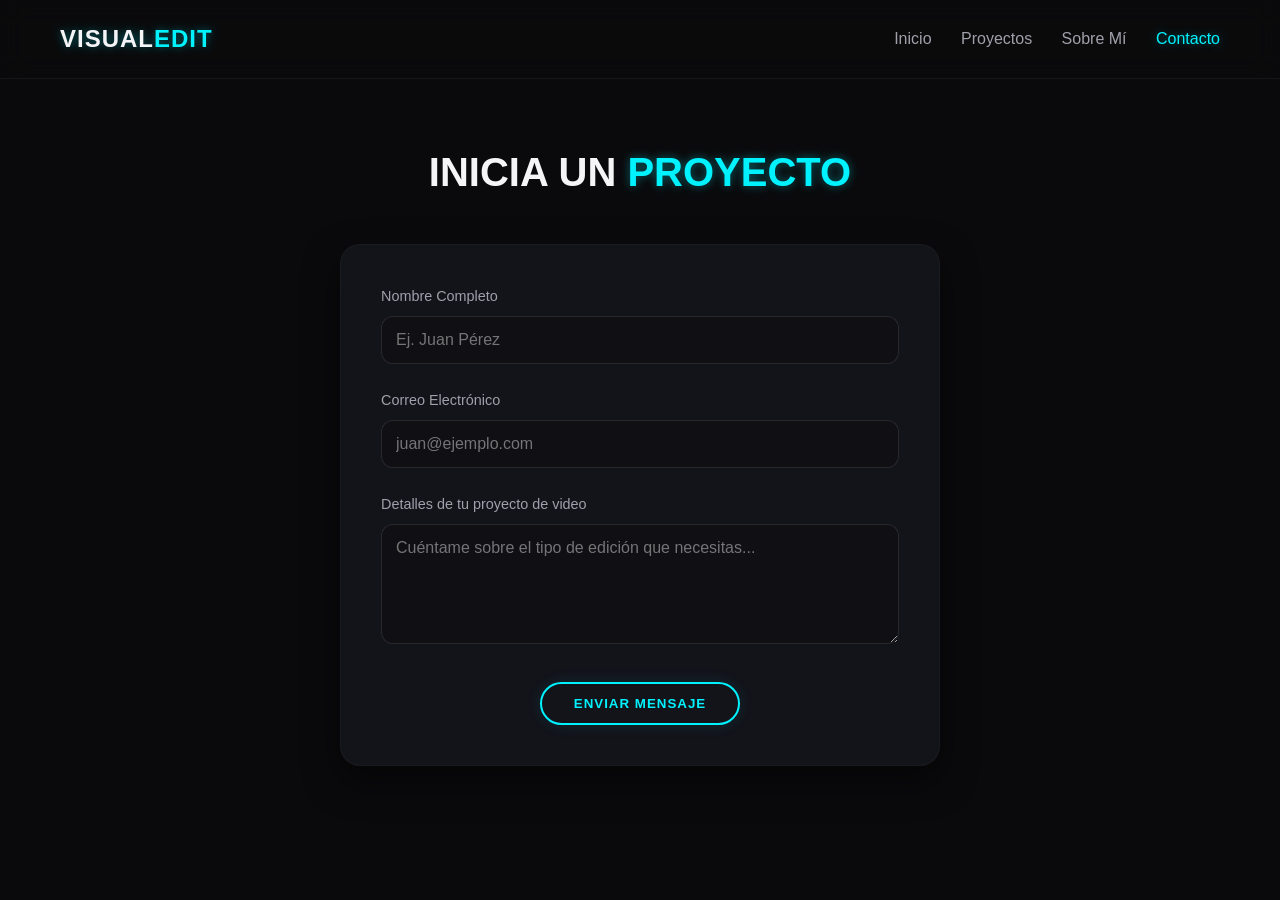
==== contacto.html @ 4dc7a836 "Kieto V1.0" ====
<!DOCTYPE html>
<html lang="es">
<head>
    <meta charset="UTF-8">
    <meta name="viewport" content="width=device-width, initial-scale=1.0">
    <title>Contacto | Mi Portafolio</title>
    <link rel="stylesheet" href="estilos.css">
</head>
<body>

    <header>
        <div class="nav-container">
            <div class="logo">Visual<span>Edit</span></div>
            <nav>
                <a href="index.html">Inicio</a>
                <a href="proyectos.html">Proyectos</a>
                <a href="sobremi.html">Sobre Mí</a>
                <a href="contacto.html" class="active">Contacto</a>
            </nav>
        </div>
    </header>

    <main class="container">
        <h2 class="titulo-seccion">Inicia un <span>Proyecto</span></h2>
        
        <div class="contact-card">
            <form action="#" method="POST">
                <div class="form-group">
                    <label for="nombre">Nombre Completo</label>
                    <input type="text" id="nombre" class="form-control" placeholder="Ej. Juan Pérez" required>
                </div>
                <div class="form-group">
                    <label for="correo">Correo Electrónico</label>
                    <input type="email" id="correo" class="form-control" placeholder="juan@ejemplo.com" required>
                </div>
                <div class="form-group">
                    <label for="mensaje">Detalles de tu proyecto de video</label>
                    <textarea id="mensaje" rows="5" class="form-control" placeholder="Cuéntame sobre el tipo de edición que necesitas..." required></textarea>
                </div>
                <div style="text-align: center; margin-top: 30px;">
                    <button type="submit" class="btn-glow">Enviar Mensaje</button>
                </div>
            </form>
        </div>
    </main>

</body>
</html>
---- estilos.css ----
/* VARIABLES GLOBALES (Colores y Bordes) */
:root {
    --bg-principal: #0a0a0c;
    --bg-tarjeta: #13131a;
    --texto-principal: #f5f5f7;
    --texto-secundario: #a0a0ab;
    --color-neon: #00f2fe; /* Cian brillante */
    --color-neon-alt: #9b51e0; /* Violeta brillante */
    --brillo-neon: rgba(0, 242, 254, 0.4);
    --borde-redondeado-lg: 20px;
    --borde-redondeado-md: 12px;
    --borde-redondeado-btn: 30px;
    --transicion-suave: all 0.3s cubic-bezier(0.25, 0.8, 0.25, 1);
}

/* RESETEO Y CONFIGURACIÓN BÁSICA */
* {
    margin: 0;
    padding: 0;
    box-sizing: border-box;
    font-family: 'Segoe UI', Tahoma, Geneva, Verdana, sans-serif;
}

body {
    background-color: var(--bg-principal);
    color: var(--texto-principal);
    line-height: 1.6;
    padding-top: 80px; /* Espacio para el menú fijo */
}

/* MENÚ DE NAVEGACIÓN COMENTADO */
header {
    background-color: rgba(10, 10, 12, 0.8);
    backdrop-filter: blur(12px);
    border-bottom: 1px solid rgba(255, 255, 255, 0.05);
    position: fixed;
    top: 0;
    width: 100%;
    z-index: 1000;
}

.nav-container {
    max-width: 1200px;
    margin: 0 auto;
    display: flex;
    justify-content: space-between;
    align-items: center;
    padding: 20px;
}

.logo {
    font-size: 1.5rem;
    font-weight: 800;
    letter-spacing: 1px;
    text-transform: uppercase;
    text-shadow: 0 0 10px var(--brillo-neon);
}

.logo span {
    color: var(--color-neon);
}

nav a {
    color: var(--texto-secundario);
    text-decoration: none;
    margin-left: 25px;
    font-weight: 500;
    transition: var(--transicion-suave);
}

nav a:hover, nav a.active {
    color: var(--color-neon);
    text-shadow: 0 0 8px var(--brillo-neon);
}

/* COMPONENTE: BOTONES CON GLOW E INTERACTIVOS */
.btn-glow {
    display: inline-block;
    padding: 12px 32px;
    background: transparent;
    color: var(--color-neon);
    border: 2px solid var(--color-neon);
    border-radius: var(--borde-redondeado-btn);
    font-weight: 600;
    text-decoration: none;
    text-transform: uppercase;
    letter-spacing: 1px;
    box-shadow: 0 0 15px rgba(0, 242, 254, 0.1);
    transition: var(--transicion-suave);
    cursor: pointer;
}

/* Reacción del botón al pasar el cursor (Hover) */
.btn-glow:hover {
    background: var(--color-neon);
    color: #000;
    transform: translateY(-3px) scale(1.03);
    box-shadow: 0 0 25px var(--color-neon), 0 0 10px var(--color-neon-alt);
}

/* DISEÑO DE CONTENEDORES */
.container {
    max-width: 1100px;
    margin: 60px auto;
    padding: 0 20px;
}

.titulo-seccion {
    font-size: 2.5rem;
    text-transform: uppercase;
    margin-bottom: 40px;
    text-align: center;
}

.titulo-seccion span {
    color: var(--color-neon);
    text-shadow: 0 0 10px var(--brillo-neon);
}

/* PÁGINA 1: HERO / INICIO */
.hero-section {
    min-height: calc(100vh - 140px);
    display: flex;
    flex-direction: column;
    justify-content: center;
    align-items: center;
    text-align: center;
    background: radial-gradient(circle at center, rgba(155, 81, 224, 0.1) 0%, transparent 60%);
}

.hero-section h1 {
    font-size: 4rem;
    font-weight: 900;
    line-height: 1.1;
    margin-bottom: 20px;
}

.hero-section p {
    font-size: 1.2rem;
    color: var(--texto-secundario);
    max-width: 600px;
    margin-bottom: 40px;
}

/* PÁGINA 2: GRIDS DE PORTAFOLIO / PROYECTOS */
.portfolio-grid {
    display: grid;
    grid-template-columns: repeat(auto-fit, minmax(320px, 1fr));
    gap: 30px;
}

.video-card {
    background-color: var(--bg-tarjeta);
    border-radius: var(--borde-redondeado-lg);
    border: 1px solid rgba(255, 255, 255, 0.03);
    overflow: hidden;
    box-shadow: 0 10px 30px rgba(0,0,0,0.5);
    transition: var(--transicion-suave);
}

/* Efecto glow y elevación en las tarjetas al hacer hover */
.video-card:hover {
    transform: translateY(-5px);
    border-color: var(--color-neon);
    box-shadow: 0 0 25px rgba(0, 242, 254, 0.2), 0 15px 35px rgba(0,0,0,0.7);
}

.video-thumbnail {
    width: 100%;
    aspect-ratio: 16/9;
    background-color: #000;
    position: relative;
    overflow: hidden;
}

.video-thumbnail img {
    width: 100%;
    height: 100%;
    object-fit: cover;
    transition: var(--transicion-suave);
}

.video-card:hover .video-thumbnail img {
    transform: scale(1.05);
    opacity: 0.7;
}

.video-info {
    padding: 25px;
}

.video-info h3 {
    font-size: 1.3rem;
    margin-bottom: 8px;
}

.video-info p {
    color: var(--texto-secundario);
    font-size: 0.95rem;
    margin-bottom: 15px;
}

.tag {
    display: inline-block;
    padding: 4px 12px;
    background-color: rgba(255, 255, 255, 0.05);
    color: var(--color-neon);
    border-radius: var(--borde-redondeado-md);
    font-size: 0.8rem;
    font-weight: 600;
}

/* PÁGINA 3: SOBRE MÍ */
.about-wrapper {
    display: grid;
    grid-template-columns: repeat(auto-fit, minmax(300px, 1fr));
    gap: 50px;
    align-items: center;
}

.about-text p {
    margin-bottom: 20px;
    color: var(--texto-secundario);
}

.skills-container {
    background-color: var(--bg-tarjeta);
    padding: 30px;
    border-radius: var(--borde-redondeado-lg);
    border: 1px solid rgba(255, 255, 255, 0.03);
}

.skill-bar {
    margin-bottom: 20px;
}

.skill-info {
    display: flex;
    justify-content: space-between;
    margin-bottom: 8px;
    font-size: 0.9rem;
}

.bar-bg {
    background-color: rgba(255,255,255,0.05);
    height: 8px;
    border-radius: var(--borde-redondeado-md);
    overflow: hidden;
}

.bar-fill {
    height: 100%;
    background: linear-gradient(90deg, var(--color-neon-alt), var(--color-neon));
    border-radius: var(--borde-redondeado-md);
    box-shadow: 0 0 10px var(--color-neon);
}

/* PÁGINA 4: CONTACTO */
.contact-card {
    max-width: 600px;
    margin: 0 auto;
    background-color: var(--bg-tarjeta);
    border-radius: var(--borde-redondeado-lg);
    border: 1px solid rgba(255, 255, 255, 0.03);
    padding: 40px;
    box-shadow: 0 15px 35px rgba(0,0,0,0.5);
}

.form-group {
    margin-bottom: 25px;
}

.form-group label {
    display: block;
    margin-bottom: 8px;
    font-size: 0.9rem;
    color: var(--texto-secundario);
}

.form-control {
    width: 100%;
    padding: 14px;
    background-color: rgba(0,0,0,0.2);
    border: 1px solid rgba(255,255,255,0.1);
    border-radius: var(--borde-redondeado-md);
    color: #fff;
    font-size: 1rem;
    transition: var(--transicion-suave);
}

.form-control:focus {
    outline: none;
    border-color: var(--color-neon);
    box-shadow: 0 0 12px rgba(0, 242, 254, 0.3);
}

/* RESPONSIVO */
@media (max-width: 768px) {
    .nav-container { flex-direction: column; gap: 15px; }
    nav a { margin: 0 10px; }
    .hero-section h1 { font-size: 2.5rem; }
}
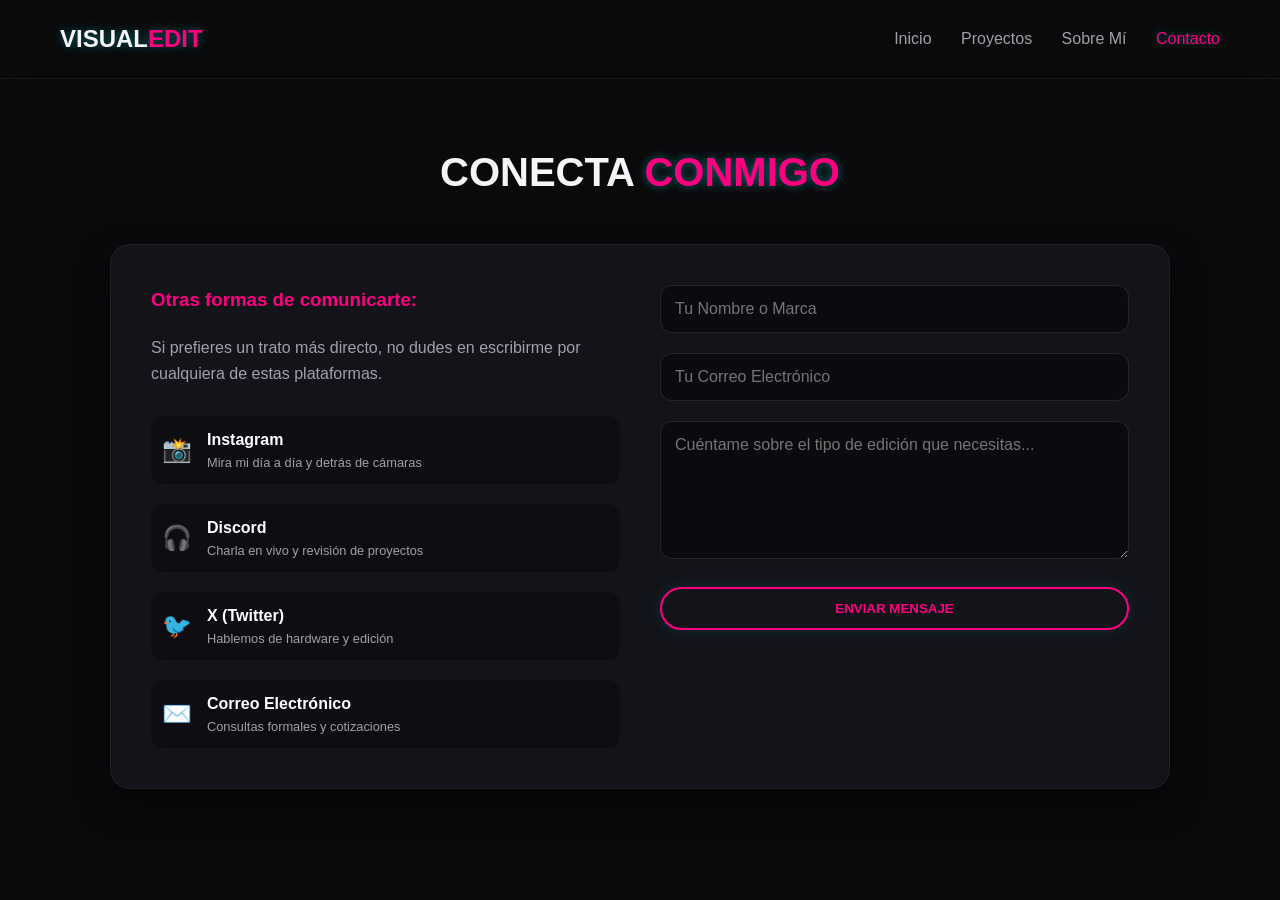
==== commit b5c10397: "V1.1" ====
--- a/contacto.html
+++ b/contacto.html
@@ -4,7 +4,7 @@
     <meta charset="UTF-8">
     <meta name="viewport" content="width=device-width, initial-scale=1.0">
     <title>Contacto | Mi Portafolio</title>
-    <link rel="stylesheet" href="estilos.css">
+    <link rel="stylesheet" href="style.css">
 </head>
 <body>
 
@@ -21,26 +21,68 @@
     </header>
 
     <main class="container">
-        <h2 class="titulo-seccion">Inicia un <span>Proyecto</span></h2>
+        <h2 class="titulo-seccion">Conecta <span>Conmigo</span></h2>
         
-        <div class="contact-card">
-            <form action="#" method="POST">
-                <div class="form-group">
-                    <label for="nombre">Nombre Completo</label>
-                    <input type="text" id="nombre" class="form-control" placeholder="Ej. Juan Pérez" required>
+        <div class="contacto-wrapper">
+            
+            <!-- Lado Izquierdo: Redes Sociales -->
+            <div class="contacto-info">
+                <h3>Otras formas de comunicarte:</h3>
+                <p>Si prefieres un trato más directo, no dudes en escribirme por cualquiera de estas plataformas.</p>
+                
+                <div class="redes-lista">
+                    <!-- Instagram -->
+                    <a href="#" class="red-item">
+                        <div class="red-icon">📸</div>
+                        <div class="red-texto">
+                            <strong>Instagram</strong>
+                            <span>Mira mi día a día y detrás de cámaras</span>
+                        </div>
+                    </a>
+                    <!-- Discord -->
+                    <a href="#" class="red-item">
+                        <div class="red-icon">🎧</div>
+                        <div class="red-texto">
+                            <strong>Discord</strong>
+                            <span>Charla en vivo y revisión de proyectos</span>
+                        </div>
+                    </a>
+                    <!-- X (Twitter) -->
+                    <a href="#" class="red-item">
+                        <div class="red-icon">🐦</div>
+                        <div class="red-texto">
+                            <strong>X (Twitter)</strong>
+                            <span>Hablemos de hardware y edición</span>
+                        </div>
+                    </a>
+                    <!-- Correo Directo -->
+                    <a href="mailto:tu-correo@ejemplo.com" class="red-item">
+                        <div class="red-icon">✉️</div>
+                        <div class="red-texto">
+                            <strong>Correo Electrónico</strong>
+                            <span>Consultas formales y cotizaciones</span>
+                        </div>
+                    </a>
                 </div>
-                <div class="form-group">
-                    <label for="correo">Correo Electrónico</label>
-                    <input type="email" id="correo" class="form-control" placeholder="juan@ejemplo.com" required>
-                </div>
-                <div class="form-group">
-                    <label for="mensaje">Detalles de tu proyecto de video</label>
-                    <textarea id="mensaje" rows="5" class="form-control" placeholder="Cuéntame sobre el tipo de edición que necesitas..." required></textarea>
-                </div>
-                <div style="text-align: center; margin-top: 30px;">
-                    <button type="submit" class="btn-glow">Enviar Mensaje</button>
-                </div>
-            </form>
+            </div>
+
+            <!-- Lado Derecho: Formulario Corregido -->
+            <div class="contacto-formulario">
+                <!-- Se añadió event.preventDefault() para que no colapse ni reinicie la página -->
+                <form onsubmit="event.preventDefault(); alert('¡Mensaje enviado con éxito! Me pondré en contacto contigo muy pronto.'); this.reset();">
+                    <div class="form-group">
+                        <input type="text" class="form-control" placeholder="Tu Nombre o Marca" required>
+                    </div>
+                    <div class="form-group">
+                        <input type="email" class="form-control" placeholder="Tu Correo Electrónico" required>
+                    </div>
+                    <div class="form-group">
+                        <textarea rows="6" class="form-control" placeholder="Cuéntame sobre el tipo de edición que necesitas..." required></textarea>
+                    </div>
+                    <button type="submit" class="btn-glow" style="width: 100%;">Enviar Mensaje</button>
+                </form>
+            </div>
+
         </div>
     </main>
 
--- a/style.css
+++ b/style.css
@@ -0,0 +1,357 @@
+/* VARIABLES GLOBALES */
+:root {
+    --bg-principal: #0a0a0c;
+    --bg-tarjeta: #13131a;
+    --texto-principal: #f5f5f7;
+    --texto-secundario: #a0a0ab;
+    --color-neon: #fe007f; 
+    --color-neon-alt: #9b51e0; 
+    --brillo-neon: rgba(0, 242, 254, 0.4);
+    --borde-redondeado-lg: 20px;
+    --borde-redondeado-md: 12px;
+    --borde-redondeado-btn: 30px;
+    --transicion-suave: all 0.3s cubic-bezier(0.25, 0.8, 0.25, 1);
+}
+
+* {
+    margin: 0;
+    padding: 0;
+    box-sizing: border-box;
+    font-family: 'Segoe UI', Tahoma, Geneva, Verdana, sans-serif;
+}
+
+body {
+    background-color: var(--bg-principal);
+    color: var(--texto-principal);
+    line-height: 1.6;
+    padding-top: 80px; 
+    overflow-x: hidden;
+}
+
+/* MENÚ */
+header {
+    background-color: rgba(10, 10, 12, 0.8);
+    backdrop-filter: blur(12px);
+    border-bottom: 1px solid rgba(255, 255, 255, 0.05);
+    position: fixed;
+    top: 0;
+    width: 100%;
+    z-index: 1000;
+}
+
+.nav-container {
+    max-width: 1200px;
+    margin: 0 auto;
+    display: flex;
+    justify-content: space-between;
+    align-items: center;
+    padding: 20px;
+}
+
+.logo {
+    font-size: 1.5rem;
+    font-weight: 800;
+    text-transform: uppercase;
+    text-shadow: 0 0 10px var(--brillo-neon);
+}
+
+.logo span { color: var(--color-neon); }
+
+nav a {
+    color: var(--texto-secundario);
+    text-decoration: none;
+    margin-left: 25px;
+    font-weight: 500;
+    transition: var(--transicion-suave);
+}
+
+nav a:hover, nav a.active {
+    color: var(--color-neon);
+    text-shadow: 0 0 8px var(--brillo-neon);
+}
+
+.btn-glow {
+    display: inline-block;
+    padding: 12px 32px;
+    background: transparent;
+    color: var(--color-neon);
+    border: 2px solid var(--color-neon);
+    border-radius: var(--borde-redondeado-btn);
+    font-weight: 600;
+    text-decoration: none;
+    text-transform: uppercase;
+    box-shadow: 0 0 15px rgba(0, 242, 254, 0.1);
+    transition: var(--transicion-suave);
+    cursor: pointer;
+}
+
+.btn-glow:hover {
+    background: var(--color-neon);
+    color: #000;
+    transform: translateY(-3px) scale(1.03);
+    box-shadow: 0 0 25px var(--color-neon), 0 0 10px var(--color-neon-alt);
+}
+
+.container {
+    max-width: 1100px;
+    margin: 60px auto;
+    padding: 0 20px;
+}
+
+.titulo-seccion {
+    font-size: 2.5rem;
+    text-transform: uppercase;
+    margin-bottom: 40px;
+    text-align: center;
+}
+
+.titulo-seccion span {
+    color: var(--color-neon);
+    text-shadow: 0 0 10px var(--brillo-neon);
+}
+
+/* HERO CON VIDEO DE FONDO */
+.hero-section {
+    position: relative;
+    min-height: calc(100vh - 80px);
+    display: flex;
+    flex-direction: column;
+    justify-content: center;
+    align-items: center;
+    text-align: center;
+    margin-top: -80px; /* Cubre toda la pantalla */
+    padding-top: 80px;
+}
+
+.hero-video {
+    position: absolute;
+    top: 0;
+    left: 0;
+    width: 100%;
+    height: 100%;
+    object-fit: cover;
+    z-index: -2;
+    opacity: 0.4; /* Oscurece el video para que el texto se lea */
+}
+
+.hero-overlay {
+    position: absolute;
+    top: 0;
+    left: 0;
+    width: 100%;
+    height: 100%;
+    background: radial-gradient(circle at center, rgba(10, 10, 12, 0.2) 0%, var(--bg-principal) 90%);
+    z-index: -1;
+}
+
+.hero-section h1 {
+    font-size: 4rem;
+    font-weight: 900;
+    line-height: 1.1;
+    margin-bottom: 20px;
+    z-index: 1;
+}
+
+.hero-section p {
+    font-size: 1.2rem;
+    color: #e0e0e0;
+    max-width: 600px;
+    margin-bottom: 40px;
+    z-index: 1;
+}
+
+/* CARRUSEL DE TESTIMONIOS (Animación Infinita) */
+.carousel-wrapper {
+    width: 100vw;
+    position: relative;
+    left: 50%;
+    right: 50%;
+    margin-left: -50vw;
+    margin-right: -50vw;
+    overflow: hidden;
+    background-color: var(--bg-tarjeta);
+    padding: 40px 0;
+    border-top: 1px solid rgba(255,255,255,0.05);
+    border-bottom: 1px solid rgba(255,255,255,0.05);
+    margin-bottom: 60px;
+}
+
+.carousel-track {
+    display: flex;
+    gap: 30px;
+    width: max-content;
+    animation: scrollCarousel 30s linear infinite;
+}
+
+/* Al pasar el cursor, el carrusel se pausa */
+.carousel-track:hover {
+    animation-play-state: paused;
+}
+
+.testimonio-card {
+    width: 320px;
+    background-color: rgba(0,0,0,0.4);
+    border: 1px solid rgba(255,255,255,0.05);
+    border-radius: var(--borde-redondeado-lg);
+    padding: 25px;
+    display: flex;
+    flex-direction: column;
+    gap: 15px;
+}
+
+.perfil-testimonio {
+    display: flex;
+    align-items: center;
+    gap: 15px;
+}
+
+.perfil-testimonio img {
+    width: 50px;
+    height: 50px;
+    border-radius: 50%;
+    object-fit: cover;
+    border: 2px solid var(--color-neon);
+}
+
+.perfil-info h4 { font-size: 1rem; color: #fff; }
+.perfil-info span { font-size: 0.8rem; color: var(--color-neon-alt); }
+.comentario { font-size: 0.9rem; color: var(--texto-secundario); font-style: italic; }
+
+@keyframes scrollCarousel {
+    0% { transform: translateX(0); }
+    100% { transform: translateX(calc(-350px * 5)); /* Desplaza la mitad de los elementos duplicados */ }
+}
+
+/* PROYECTOS HORIZONTALES (MÁS PEQUEÑOS) */
+.portfolio-grid-small {
+    display: grid;
+    grid-template-columns: repeat(auto-fit, minmax(240px, 1fr)); /* Tarjetas más pequeñas */
+    gap: 20px;
+    margin-bottom: 80px;
+}
+
+.video-card {
+    background-color: var(--bg-tarjeta);
+    border-radius: var(--borde-redondeado-lg);
+    border: 1px solid rgba(255, 255, 255, 0.03);
+    overflow: hidden;
+    transition: var(--transicion-suave);
+}
+
+.video-card:hover {
+    transform: translateY(-5px);
+    border-color: var(--color-neon);
+    box-shadow: 0 0 20px rgba(0, 242, 254, 0.2);
+}
+
+.video-thumbnail {
+    width: 100%;
+    aspect-ratio: 16/9;
+    background-color: #000;
+    overflow: hidden;
+}
+
+.video-thumbnail img {
+    width: 100%;
+    height: 100%;
+    object-fit: cover;
+    transition: var(--transicion-suave);
+}
+
+.video-info { padding: 15px; }
+.video-info h3 { font-size: 1.1rem; margin-bottom: 5px; }
+
+/* PROYECTOS VERTICALES (SHORTS / TIKTOK) */
+.shorts-grid {
+    display: grid;
+    grid-template-columns: repeat(2, 1fr);
+    gap: 30px;
+    max-width: 700px;
+    margin: 0 auto;
+}
+
+.short-card {
+    background-color: var(--bg-tarjeta);
+    border-radius: var(--borde-redondeado-lg);
+    border: 1px solid rgba(255, 255, 255, 0.05);
+    overflow: hidden;
+    aspect-ratio: 9/16;
+    position: relative;
+    transition: var(--transicion-suave);
+}
+
+.short-card:hover {
+    border-color: var(--color-neon-alt);
+    box-shadow: 0 0 25px rgba(155, 81, 224, 0.3);
+    transform: scale(1.02);
+}
+
+.short-card img {
+    width: 100%;
+    height: 100%;
+    object-fit: cover;
+}
+
+/* NUEVO DISEÑO DE CONTACTO */
+.contacto-wrapper {
+    display: grid;
+    grid-template-columns: 1fr 1fr;
+    gap: 40px;
+    background-color: var(--bg-tarjeta);
+    border-radius: var(--borde-redondeado-lg);
+    border: 1px solid rgba(255, 255, 255, 0.05);
+    padding: 40px;
+    box-shadow: 0 15px 35px rgba(0,0,0,0.5);
+}
+
+.contacto-info h3 { margin-bottom: 20px; color: var(--color-neon); }
+.contacto-info p { margin-bottom: 30px; color: var(--texto-secundario); }
+
+.redes-lista { display: flex; flex-direction: column; gap: 20px; }
+
+.red-item {
+    display: flex;
+    align-items: center;
+    gap: 15px;
+    padding: 10px;
+    background-color: rgba(0,0,0,0.3);
+    border-radius: var(--borde-redondeado-md);
+    border: 1px solid transparent;
+    transition: var(--transicion-suave);
+    text-decoration: none;
+}
+
+.red-item:hover {
+    border-color: var(--color-neon);
+    background-color: rgba(0, 242, 254, 0.05);
+}
+
+.red-icon { font-size: 1.5rem; }
+.red-texto { display: flex; flex-direction: column; }
+.red-texto strong { color: #fff; font-size: 1rem; }
+.red-texto span { color: var(--texto-secundario); font-size: 0.8rem; }
+
+.form-group { margin-bottom: 20px; }
+.form-control {
+    width: 100%;
+    padding: 14px;
+    background-color: rgba(0,0,0,0.4);
+    border: 1px solid rgba(255,255,255,0.1);
+    border-radius: var(--borde-redondeado-md);
+    color: #fff;
+    font-size: 1rem;
+    transition: var(--transicion-suave);
+}
+
+.form-control:focus {
+    outline: none;
+    border-color: var(--color-neon);
+    box-shadow: 0 0 12px rgba(0, 242, 254, 0.3);
+}
+
+@media (max-width: 768px) {
+    .contacto-wrapper { grid-template-columns: 1fr; }
+    .nav-container { flex-direction: column; gap: 15px; }
+    nav a { margin: 0 10px; }
+    .hero-section h1 { font-size: 2.5rem; }
+}
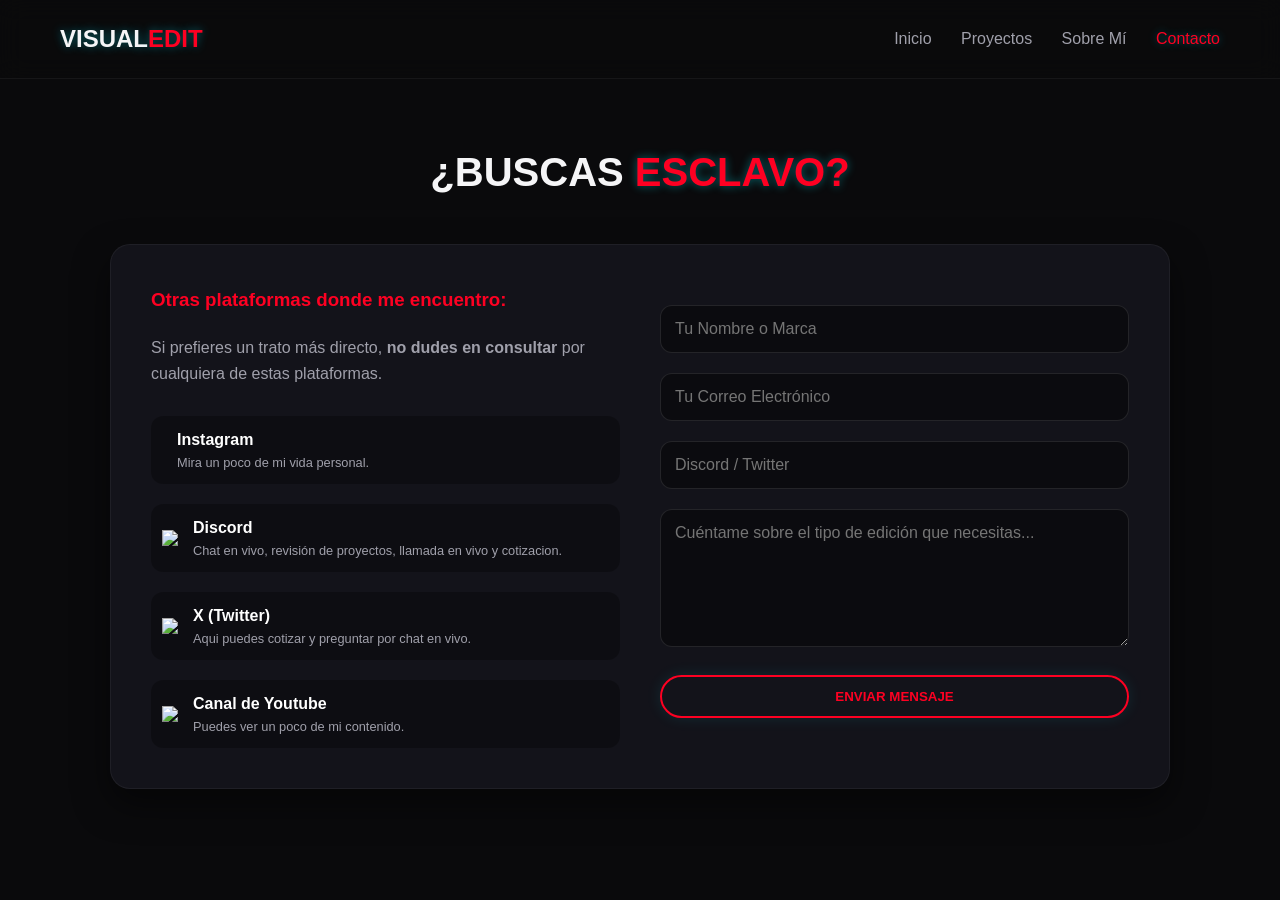
==== commit 1ed49970: "1.3" ====
--- a/contacto.html
+++ b/contacto.html
@@ -21,46 +21,46 @@
     </header>
 
     <main class="container">
-        <h2 class="titulo-seccion">Conecta <span>Conmigo</span></h2>
+        <h2 class="titulo-seccion">¿Buscas <span>esclavo?</span></h2>
         
         <div class="contacto-wrapper">
             
             <!-- Lado Izquierdo: Redes Sociales -->
             <div class="contacto-info">
-                <h3>Otras formas de comunicarte:</h3>
-                <p>Si prefieres un trato más directo, no dudes en escribirme por cualquiera de estas plataformas.</p>
+                <h3>Otras plataformas donde me encuentro:</h3>
+                <p>Si prefieres un trato más directo, <strong>no dudes en consultar</strong> por cualquiera de estas plataformas.</p>
                 
                 <div class="redes-lista">
                     <!-- Instagram -->
-                    <a href="#" class="red-item">
-                        <div class="red-icon">📸</div>
+                    <a href="https://www.instagram.com/keitoo_tq/" class="red-item">
+                        <div class="red-icon"><img src="https://upload.wikimedia.org/wikipedia/commons/thumb/a/a5/Instagram_icon.png/1280px-Instagram_icon.png" width="60" alt=""></div>
                         <div class="red-texto">
                             <strong>Instagram</strong>
-                            <span>Mira mi día a día y detrás de cámaras</span>
+                            <span>Mira un poco de mi vida personal.</span>
                         </div>
                     </a>
                     <!-- Discord -->
-                    <a href="#" class="red-item">
-                        <div class="red-icon">🎧</div>
+                    <a href="https://discord.gg/qmnj5buH" class="red-item">
+                        <div class="red-icon"><img src="https://images.icon-icons.com/2108/PNG/512/discord_icon_130958.png" width="60"></div>
                         <div class="red-texto">
                             <strong>Discord</strong>
-                            <span>Charla en vivo y revisión de proyectos</span>
+                            <span>Chat en vivo, revisión de proyectos, llamada en vivo y cotizacion. </span>
                         </div>
                     </a>
                     <!-- X (Twitter) -->
-                    <a href="#" class="red-item">
-                        <div class="red-icon">🐦</div>
+                    <a href="https://x.com/keitoo__" class="red-item">
+                        <div class="red-icon"> <img src="https://upload.wikimedia.org/wikipedia/commons/thumb/c/cc/X_icon.svg/3840px-X_icon.svg.png" width="60"></div>
                         <div class="red-texto">
                             <strong>X (Twitter)</strong>
-                            <span>Hablemos de hardware y edición</span>
+                            <span>Aqui puedes cotizar y preguntar por chat en vivo.</span>
                         </div>
                     </a>
                     <!-- Correo Directo -->
-                    <a href="mailto:tu-correo@ejemplo.com" class="red-item">
-                        <div class="red-icon">✉️</div>
+                    <a href="https://www.youtube.com/@_Keitoo" class="red-item">
+                        <div class="red-icon"><img src="https://upload.wikimedia.org/wikipedia/commons/e/ef/Youtube_logo.png" width="60"></div>
                         <div class="red-texto">
-                            <strong>Correo Electrónico</strong>
-                            <span>Consultas formales y cotizaciones</span>
+                            <strong>Canal de Youtube</strong>
+                            <span>Puedes ver un poco de mi contenido.</span>
                         </div>
                     </a>
                 </div>
@@ -69,22 +69,40 @@
             <!-- Lado Derecho: Formulario Corregido -->
             <div class="contacto-formulario">
                 <!-- Se añadió event.preventDefault() para que no colapse ni reinicie la página -->
-                <form onsubmit="event.preventDefault(); alert('¡Mensaje enviado con éxito! Me pondré en contacto contigo muy pronto.'); this.reset();">
-                    <div class="form-group">
-                        <input type="text" class="form-control" placeholder="Tu Nombre o Marca" required>
-                    </div>
-                    <div class="form-group">
-                        <input type="email" class="form-control" placeholder="Tu Correo Electrónico" required>
-                    </div>
-                    <div class="form-group">
-                        <textarea rows="6" class="form-control" placeholder="Cuéntame sobre el tipo de edición que necesitas..." required></textarea>
-                    </div>
-                    <button type="submit" class="btn-glow" style="width: 100%;">Enviar Mensaje</button>
-                </form>
+                <!-- Formulario conectado a tu correo real -->
+    <form action="https://api.web3forms.com/submit" method="POST">
+
+    <!-- REEMPLAZA ESTO: Pon aquí la clave que te dé Web3Forms -->
+    <input type="hidden" name="access_key" value="97c3e741-0c5d-4dba-90ae-2fc8c4934719">
+
+    <div class="form-group" >
+        
+    </div>
+    <div class="form-group">
+        <input type="text" name="nombre" class="form-control" placeholder="Tu Nombre o Marca" required>
+    </div>
+    <div class="form-group">
+        <input type="email" name="correo" class="form-control" placeholder="Tu Correo Electrónico" required>
+    </div>
+     <div class="form-group">
+        <input type="text" name="Usuario" class="form-control" placeholder="Discord / Twitter" required>
+    </div>
+    <div class="form-group">
+        <textarea name="mensaje" rows="6" class="form-control" placeholder="Cuéntame sobre el tipo de edición que necesitas..." required></textarea>
+    </div>
+    
+    <!-- Redirección opcional después de enviar (puedes mandarlos de vuelta a index.html) -->
+    <input type="hidden" name="redirect" value="https://tuweb.com/index.html">
+
+    <button type="submit" class="btn-glow" style="width: 100%;">Enviar Mensaje</button>
+</form>
             </div>
 
         </div>
     </main>
 
+    
+    
+
 </body>
 </html>
--- a/style.css
+++ b/style.css
@@ -4,7 +4,7 @@
     --bg-tarjeta: #13131a;
     --texto-principal: #f5f5f7;
     --texto-secundario: #a0a0ab;
-    --color-neon: #fe007f; 
+    --color-neon: #fe0022; 
     --color-neon-alt: #9b51e0; 
     --brillo-neon: rgba(0, 242, 254, 0.4);
     --borde-redondeado-lg: 20px;
@@ -354,4 +354,123 @@
     .nav-container { flex-direction: column; gap: 15px; }
     nav a { margin: 0 10px; }
     .hero-section h1 { font-size: 2.5rem; }
+}
+
+/* --- NUEVOS AJUSTES DEL HERO Y VIDEO DE FONDO --- */
+.hero-video {
+    opacity: 100; /* Aumentamos la opacidad para que el video de fondo se vea claramente */
+    filter: brightness(0.6); /* Lo oscurecemos un poco para que el texto siga siendo legible */
+}
+
+.hero-overlay {
+    background: radial-gradient(circle at center, rgba(10, 10, 12, 0.4) 0%, var(--bg-principal) 90%);
+}
+
+.hero-video-embed {
+    margin-top: 40px;
+    width: 100%;
+    max-width: 800px;
+    aspect-ratio: 16/9;
+    border-radius: var(--borde-redondeado-lg);
+    overflow: hidden;
+    box-shadow: 0 0 30px rgba(0, 242, 254, 0.15);
+    border: 1px solid rgba(255, 255, 255, 0.1);
+    z-index: 1;
+    transition: var(--transicion-suave);
+}
+
+.hero-video-embed:hover {
+    box-shadow: 0 0 40px var(--brillo-neon);
+    border-color: var(--color-neon);
+}
+
+.hero-video-embed iframe {
+    width: 100%;
+    height: 100%;
+    border: none;
+}
+
+/* --- PIE DE PÁGINA UNIVERSAL (FOOTER) --- */
+.universal-footer {
+    background-color: #050505;
+    padding: 40px 20px 20px;
+    text-align: center;
+    border-top: 1px solid rgba(255,255,255,0.05);
+    margin-top: auto;
+}
+
+.footer-content {
+    display: flex;
+    flex-direction: column;
+    align-items: center;
+    gap: 20px;
+}
+
+.footer-socials {
+    display: flex;
+    gap: 20px;
+}
+
+.footer-socials a {
+    color: var(--texto-secundario);
+    font-size: 1.5rem;
+    text-decoration: none;
+    transition: var(--transicion-suave);
+}
+
+.footer-socials a:hover {
+    color: var(--color-neon);
+    transform: translateY(-3px) scale(1.1);
+    text-shadow: 0 0 10px var(--brillo-neon);
+}
+
+.footer-copy {
+    color: var(--texto-secundario);
+    font-size: 0.9rem;
+    margin-top: 10px;
+}
+
+.footer-copy span {
+    color: var(--color-neon);
+    font-weight: bold;
+}
+
+/* --- SECCIÓN DE CLIENTES (INICIO) --- */
+.clientes-section {
+    margin-top: 60px;
+    margin-bottom: 80px;
+}
+
+.clientes-grid {
+    display: flex;
+    justify-content: center;
+    gap: 25px;
+    flex-wrap: wrap;
+}
+
+.cliente-item {
+    display: flex;
+    align-items: center;
+    justify-content: center;
+    width: 220px;
+    height: 90px;
+    background-color: var(--bg-tarjeta);
+    border-radius: var(--borde-redondeado-md);
+    border: 1px solid rgba(255, 255, 255, 0.05);
+    text-decoration: none;
+    color: var(--texto-secundario);
+    font-weight: 600;
+    font-size: 1.1rem;
+    letter-spacing: 1px;
+    transition: var(--transicion-suave);
+    box-shadow: 0 5px 15px rgba(0,0,0,0.3);
+}
+
+/* Efecto glow al pasar el mouse por la tarjeta del cliente */
+.cliente-item:hover {
+    border-color: var(--color-neon);
+    color: var(--color-neon);
+    background-color: rgba(0, 242, 254, 0.05);
+    box-shadow: 0 0 20px var(--brillo-neon), 0 10px 20px rgba(0,0,0,0.5);
+    transform: translateY(-5px);
 }
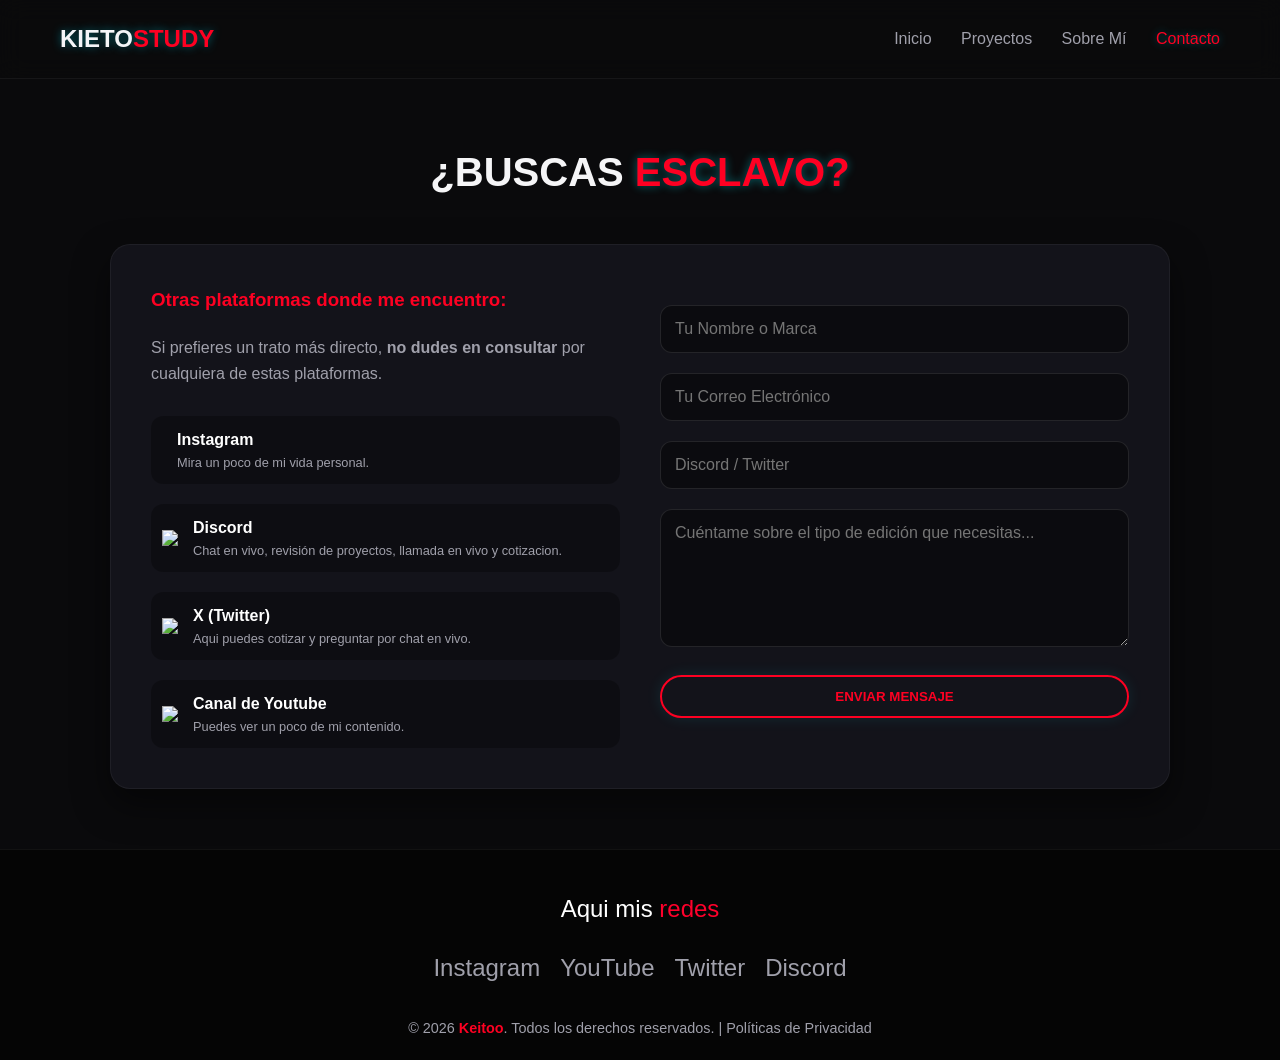
==== commit 5486a97f: "1.4" ====
--- a/contacto.html
+++ b/contacto.html
@@ -10,7 +10,7 @@
 
     <header>
         <div class="nav-container">
-            <div class="logo">Visual<span>Edit</span></div>
+            <div class="logo">Kieto<span>Study</span></div>
             <nav>
                 <a href="index.html">Inicio</a>
                 <a href="proyectos.html">Proyectos</a>
@@ -101,7 +101,19 @@
         </div>
     </main>
 
-    
+     <footer class="universal-footer">
+        <div class="footer-content">
+            <p style="font-size: 1.5rem; font-weight: 500; color: #fff;">Aqui mis <span style="color: #ff002b; text-shadow: 0 0 20px rgba(255, 0, 43, 0.8), ;">redes</span></p>
+            <div class="footer-socials">
+                
+                <a href="https://www.instagram.com/keitoo_tq/" target="_blank" title="Instagram">Instagram</a>
+                <a href="https://www.youtube.com/@_Keitoo" target="_blank" title="YouTube">YouTube</a>
+                <a href="https://x.com/keitoo__" target="_blank" title="Twitter">Twitter</a>
+                <a href="https://discord.gg/qmnj5buH" target="_blank" title="Discord">Discord</a>
+            </div>
+            <p class="footer-copy">&copy; 2026 <span>Keitoo</span>. Todos los derechos reservados. | Políticas de Privacidad</p>
+        </div>
+    </footer>
     
 
 </body>
--- a/style.css
+++ b/style.css
@@ -184,9 +184,9 @@
 }
 
 /* Al pasar el cursor, el carrusel se pausa */
-.carousel-track:hover {
+/* .carousel-track:hover {
     animation-play-state: paused;
-}
+} */
 
 .testimonio-card {
     width: 320px;
@@ -262,36 +262,62 @@
 .video-info h3 { font-size: 1.1rem; margin-bottom: 5px; }
 
 /* PROYECTOS VERTICALES (SHORTS / TIKTOK) */
+/* =========================================
+   AJUSTE DE GRILLA PARA SHORTS / REELS
+========================================= */
 .shorts-grid {
     display: grid;
-    grid-template-columns: repeat(2, 1fr);
-    gap: 30px;
-    max-width: 700px;
-    margin: 0 auto;
+    /* Obliga a tener exactamente 3 columnas del mismo tamaño */
+    grid-template-columns: repeat(3, 1fr); 
+    gap: 25px; /* Espaciado entre los videos */
+    max-width: 850px; /* ESTO HACE QUE SE VEAN MÁS PEQUEÑOS: limita el ancho total de la grilla */
+    margin: 0 auto; /* Centra la grilla en la página */
 }
 
 .short-card {
+    width: 100%;
+    aspect-ratio: 9/16; /* Mantiene la proporción perfecta de video vertical */
     background-color: var(--bg-tarjeta);
-    border-radius: var(--borde-redondeado-lg);
+    border-radius: var(--borde-redondeado-md);
+    overflow: hidden;
+    position: relative;
+    box-shadow: 0 5px 15px rgba(0,0,0,0.3);
     border: 1px solid rgba(255, 255, 255, 0.05);
-    overflow: hidden;
-    aspect-ratio: 9/16;
-    position: relative;
-    transition: var(--transicion-suave);
-}
-
-.short-card:hover {
-    border-color: var(--color-neon-alt);
-    box-shadow: 0 0 25px rgba(155, 81, 224, 0.3);
-    transform: scale(1.02);
+    transition: var(--transicion-suave);
 }
 
 .short-card img {
     width: 100%;
     height: 100%;
     object-fit: cover;
-}
-
+    transition: var(--transicion-suave);
+}
+
+.short-card:hover {
+    transform: translateY(-5px);
+    box-shadow: 0 10px 20px rgba(254, 0, 0, 0.15);
+    border-color: var(--color-neon);
+}
+
+.short-card:hover img {
+    transform: scale(1.05);
+    filter: brightness(0.7); /* Oscurece un poco la imagen de fondo al pasar el mouse */
+}
+
+/* Responsivo: Para que no se vea aplastado en celulares */
+@media (max-width: 768px) {
+    .shorts-grid {
+        grid-template-columns: repeat(2, 1fr); /* 2 columnas en tablets */
+        max-width: 500px;
+    }
+}
+
+@media (max-width: 480px) {
+    .shorts-grid {
+        grid-template-columns: 1fr; /* 1 columna en celulares pequeños */
+        max-width: 280px;
+    }
+}
 /* NUEVO DISEÑO DE CONTACTO */
 .contacto-wrapper {
     display: grid;
@@ -473,4 +499,519 @@
     background-color: rgba(0, 242, 254, 0.05);
     box-shadow: 0 0 20px var(--brillo-neon), 0 10px 20px rgba(0,0,0,0.5);
     transform: translateY(-5px);
+}
+
+
+
+
+/* 4V1 */       
+
+
+/* =========================================
+   NUEVO: FILTROS Y REPRODUCTOR (MODAL)
+==============================  =========== */
+
+/* 1. Filtros de Categoría */
+.filtros-container {
+    display: flex;
+    justify-content: center;
+    gap: 15px;
+    margin-bottom: 50px;
+    flex-wrap: wrap;
+}
+
+.btn-filtro {
+    background: transparent;
+    color: var(--texto-secundario);
+    border: 1px solid rgba(255, 255, 255, 0.2);
+    padding: 8px 24px;
+    border-radius: 30px;
+    font-size: 0.95rem;
+    font-weight: 600;
+    cursor: pointer;
+    transition: var(--transicion-suave);
+}
+
+.btn-filtro:hover, .btn-filtro.activo {
+    background: var(--color-neon);
+    color: #000;
+    border-color: var(--color-neon);
+    box-shadow: 0 0 15px var(--brillo-neon);
+}
+
+/* 2. Ícono de Play al pasar el cursor */
+.video-card, .short-card {
+    cursor: pointer;
+    position: relative;
+}
+
+.play-icon {
+    position: absolute;
+    top: 50%;
+    left: 50%;
+    transform: translate(-50%, -50%) scale(0.8);
+    font-size: 3.5rem;
+    color: rgba(255, 255, 255, 0.8);
+    opacity: 0;
+    transition: var(--transicion-suave);
+    pointer-events: none;
+    z-index: 10;
+}
+
+.video-thumbnail::after, .short-card::after {
+    content: '';
+    position: absolute;
+    top: 0; left: 0; width: 100%; height: 100%;
+    background: rgba(0,0,0,0.4);
+    opacity: 0;
+    transition: var(--transicion-suave);
+}
+
+.video-card:hover .video-thumbnail::after, .short-card:hover::after {
+    opacity: 1;
+}
+
+.video-card:hover .play-icon, .short-card:hover .play-icon {
+    opacity: 1;
+    transform: translate(-50%, -50%) scale(1);
+    color: var(--color-neon);
+    text-shadow: 0 0 20px var(--color-neon);
+}
+
+/* 3. Reproductor Flotante (Fondo desenfocado) */
+.modal-overlay {
+    position: fixed;
+    top: 0; left: 0; width: 100%; height: 100%;
+    background: rgba(0, 0, 0, 0.85); /* Fondo oscuro */
+    backdrop-filter: blur(12px); /* Efecto desenfoque estilo Apple/Pro */
+    z-index: 2000;
+    display: flex;
+    justify-content: center;
+    align-items: center;
+    opacity: 0;
+    visibility: hidden;
+    transition: all 0.4s ease;
+}
+
+.modal-overlay.activo {
+    opacity: 1;
+    visibility: visible;
+}
+
+.modal-content {
+    position: relative;
+    width: 90%;
+    max-width: 900px;
+    aspect-ratio: 16/9; /* Por defecto horizontal */
+    background: #000;
+    border-radius: var(--borde-redondeado-md);
+    box-shadow: 0 0 50px rgba(0,0,0,0.9), 0 0 20px var(--brillo-neon);
+    transform: scale(0.95) translateY(20px);
+    transition: all 0.4s ease;
+}
+
+.modal-overlay.activo .modal-content {
+    transform: scale(1) translateY(0);
+}
+
+/* Si el video es vertical (Short/Reel) cambiamos la forma */
+.modal-content.formato-vertical {
+    max-width: 400px;
+    aspect-ratio: 9/16;
+}
+
+.modal-content iframe {
+    width: 100%;
+    height: 100%;
+    border: none;
+    border-radius: var(--borde-redondeado-md);
+}
+
+.cerrar-modal {
+    position: absolute;
+    top: -45px;
+    right: 0;
+    color: #fff;
+    font-size: 2.5rem;
+    line-height: 1;
+    cursor: pointer;
+    transition: var(--transicion-suave);
+    background: transparent;
+    border: none;
+}
+
+.cerrar-modal:hover {
+    color: var(--accent-color);
+    transform: scale(1.1);
+    text-shadow: 0 0 10px #ff0000;
+}
+
+
+/* =========================================
+   NUEVO: ESTILOS PARA SOBRE MÍ
+========================================= */
+
+/* Contadores / Stats */
+.stats-grid {
+    display: grid;
+    grid-template-columns: repeat(auto-fit, minmax(200px, 1fr));
+    gap: 20px;
+    margin: 40px 0 60px 0;
+}
+
+.stat-item {
+    background: var(--bg-tarjeta);
+    border: 1px solid rgba(255, 255, 255, 0.05);
+    border-radius: var(--borde-redondeado-md);
+    padding: 30px 20px;
+    text-align: center;
+    transition: var(--transicion-suave);
+}
+
+.stat-item:hover {
+    border-color: var(--color-neon);
+    box-shadow: 0 0 20px var(--brillo-neon);
+    transform: translateY(-5px);
+}
+
+.stat-numero {
+    font-size: 2.8rem;
+    font-weight: 800;
+    color: #fff;
+    text-shadow: 0 0 15px var(--brillo-neon);
+    margin-bottom: 5px;
+}
+
+.stat-label {
+    color: var(--texto-secundario);
+    font-size: 0.95rem;
+    text-transform: uppercase;
+    letter-spacing: 1px;
+}
+
+/* Timeline / Flujo de Trabajo */
+.workflow-timeline {
+    display: flex;
+    flex-direction: column;
+    gap: 30px;
+    margin-top: 40px;
+    position: relative;
+}
+
+.workflow-step {
+    background: linear-gradient(90deg, rgba(255,255,255,0.02) 0%, rgba(255,255,255,0.00) 100%);
+    border-left: 3px solid var(--color-neon);
+    padding: 20px 25px;
+    border-radius: 0 var(--borde-redondeado-md) var(--borde-redondeado-md) 0;
+}
+
+.step-num {
+    color: var(--color-neon);
+    font-weight: bold;
+    font-size: 0.9rem;
+    text-transform: uppercase;
+    letter-spacing: 2px;
+}
+
+.workflow-step h4 {
+    color: #fff;
+    font-size: 1.3rem;
+    margin: 5px 0 10px 0;
+}
+
+/* Cuadrícula de software */
+.software-flex {
+    display: flex;
+    gap: 15px;
+    flex-wrap: wrap;
+    margin-top: 15px;
+}
+
+.soft-badge {
+    background: rgba(255, 255, 255, 0.05);
+    border: 1px solid rgba(255,255,255,0.1);
+    padding: 8px 16px;
+    border-radius: 20px;
+    color: #fff;
+    font-size: 0.9rem;
+    font-weight: 500;
+}
+
+
+
+
+/* =========================================
+   PERFIL EXPERTO: SOBRE MÍ COMPLETO
+========================================= */
+
+/* Badge de Disponibilidad Activa */
+.status-badge {
+    display: inline-flex;
+    align-items: center;
+    gap: 10px;
+    background: rgba(0, 242, 254, 0.05);
+    border: 1px solid var(--color-neon);
+    padding: 6px 16px;
+    border-radius: 20px;
+    color: var(--color-neon);
+    font-size: 0.85rem;
+    font-weight: 700;
+    text-transform: uppercase;
+    letter-spacing: 1px;
+    margin-bottom: 20px;
+    box-shadow: 0 0 15px rgba(0, 242, 254, 0.1);
+}
+
+.pulse-dot {
+    width: 8px;
+    height: 8px;
+    background-color: var(--color-neon);
+    border-radius: 50%;
+    box-shadow: 0 0 0 0 rgba(0, 242, 254, 0.7);
+    animation: pulsoNeon 1.6s infinite;
+}
+
+@keyframes pulsoNeon {
+    0% { transform: scale(0.95); box-shadow: 0 0 0 0 rgba(0, 242, 254, 0.7); }
+    70% { transform: scale(1); box-shadow: 0 0 0 8px rgba(0, 242, 254, 0); }
+    100% { transform: scale(0.95); box-shadow: 0 0 0 0 rgba(0, 242, 254, 0); }
+}
+
+/* Barras de Skills Avanzadas */
+.skill-bar-container {
+    margin-bottom: 20px;
+}
+
+.skill-bar-info {
+    display: flex;
+    justify-content: space-between;
+    color: #fff;
+    font-size: 0.95rem;
+    margin-bottom: 8px;
+    font-weight: 500;
+}
+
+.skill-bar-bg {
+    width: 100%;
+    height: 8px;
+    background: rgba(255, 255, 255, 0.05);
+    border-radius: 10px;
+    overflow: hidden;
+    border: 1px solid rgba(255, 255, 255, 0.02);
+}
+
+.skill-bar-progress {
+    height: 100%;
+    background: linear-gradient(90deg, var(--color-neon), #0072ff);
+    border-radius: 10px;
+    box-shadow: 0 0 10px var(--brillo-neon);
+    width: 0; /* Controlado dinámicamente */
+    transition: width 1.5s cubic-bezier(0.1, 1, 0.1, 1);
+}
+
+/* Tarjetas de Garantía */
+.garantias-grid {
+    display: grid;
+    grid-template-columns: repeat(auto-fit, minmax(250px, 1fr));
+    gap: 20px;
+    margin-top: 40px;
+}
+
+.garantia-card {
+    background: linear-gradient(145deg, #0d0d11 0%, #050507 100%);
+    border: 1px solid rgba(255,255,255,0.03);
+    padding: 25px;
+    border-radius: var(--borde-redondeado-md);
+    transition: var(--transicion-suave);
+}
+
+.garantia-card:hover {
+    border-color: rgba(0, 242, 254, 0.2);
+    transform: scale(1.02);
+}
+
+.garantia-icon {
+    font-size: 2rem;
+    margin-bottom: 15px;
+}
+
+/* Preguntas Frecuentes (FAQ Accordion) */
+.faq-section {
+    margin-top: 80px;
+}
+
+.faq-item {
+    background: var(--bg-tarjeta);
+    border: 1px solid rgba(255,255,255,0.03);
+    border-radius: var(--borde-redondeado-md);
+    margin-bottom: 15px;
+    overflow: hidden;
+    transition: var(--transicion-suave);
+}
+
+.faq-question {
+    width: 100%;
+    background: transparent;
+    border: none;
+    outline: none;
+    color: #fff;
+    padding: 20px;
+    text-align: left;
+    font-size: 1.1rem;
+    font-weight: 600;
+    cursor: pointer;
+    display: flex;
+    justify-content: space-between;
+    align-items: center;
+}
+
+.faq-answer {
+    max-height: 0;
+    overflow: hidden;
+    transition: max-height 0.3s ease-out, padding 0.3s ease-out;
+    color: var(--texto-secundario);
+    font-size: 0.95rem;
+    line-height: 1.6;
+    padding: 0 20px;
+}
+
+.faq-item.abierto {
+    border-color: rgba(0, 242, 254, 0.2);
+    background: rgba(255, 255, 255, 0.01);
+}
+
+.faq-item.abierto .faq-answer {
+    padding-bottom: 20px;
+}
+
+.faq-toggle-icon {
+    font-size: 1.2rem;
+    color: var(--color-neon);
+    transition: transform 0.3s ease;
+}
+
+.faq-item.abierto .faq-toggle-icon {
+    transform: rotate(45deg);
+}
+
+
+
+
+/* =========================================
+   NUEVO: VIDEO DE FONDO Y CARRUSEL DE CREADORES
+========================================= */
+
+/* Video de fondo para Sobre Mí */
+.sobremi-bg-video {
+    position: fixed;
+    top: 0;
+    left: 0;
+    width: 100%;
+    height: 100%;
+    object-fit: cover;
+    z-index: -2;
+    opacity: 0.3; /* Opacidad baja para que parezca de fondo */
+    filter: brightness(0.5);
+}
+
+.sobremi-overlay {
+    position: fixed;
+    top: 0;
+    left: 0;
+    width: 100%;
+    height: 100%;
+    background: radial-gradient(circle at center, rgba(5,5,5,0.6) 0%, rgba(5,5,5,0.95) 100%);
+    z-index: -1;
+}
+
+/* Carrusel de Creadores / Clientes */
+.creators-carousel-wrapper {
+    width: 100%;
+    overflow: hidden;
+    padding: 20px 0;
+    margin-top: 20px;
+    margin-bottom: 60px;
+    position: relative;
+    /* Sombras a los lados para que el carrusel desaparezca suavemente */
+    mask-image: linear-gradient(to right, transparent, black 10%, black 90%, transparent);
+    -webkit-mask-image: linear-gradient(to right, transparent, black 10%, black 90%, transparent);
+}
+
+.creators-track {
+    display: flex;
+    gap: 30px;
+    width: max-content;
+    animation: scrollCreators 25s linear infinite;
+}
+
+@keyframes scrollCreators {
+    0% { transform: translateX(0); }
+    100% { transform: translateX(calc(-50% - 15px)); }
+}
+
+.creator-card {
+    background: rgba(15, 15, 20, 0.8);
+    border: 1px solid rgba(255, 255, 255, 0.05);
+    backdrop-filter: blur(10px);
+    border-radius: var(--borde-redondeado-md);
+    padding: 30px 20px;
+    text-align: center;
+    width: 240px;
+    flex-shrink: 0;
+    transition: var(--transicion-suave);
+}
+
+.creator-card:hover {
+    border-color: var(--color-neon);
+    box-shadow: 0 0 25px rgba(0, 242, 254, 0.15);
+    transform: translateY(-5px);
+}
+
+.creator-photo {
+    width: 90px;
+    height: 90px;
+    border-radius: 50%;
+    margin: 0 auto 15px;
+    border: 3px solid var(--color-neon);
+    object-fit: cover;
+    box-shadow: 0 0 15px rgba(0, 242, 254, 0.4);
+}
+
+.creator-name {
+    color: #fff;
+    font-size: 1.3rem;
+    margin-bottom: 8px;
+    font-weight: bold;
+}
+
+.creator-platforms {
+    display: flex;
+    justify-content: center;
+    gap: 8px;
+    margin-bottom: 15px;
+    flex-wrap: wrap;
+}
+
+.creator-platforms span {
+    background: rgba(255, 255, 255, 0.1);
+    color: var(--texto-secundario);
+    padding: 4px 10px;
+    border-radius: 12px;
+    font-size: 0.75rem;
+    font-weight: 600;
+}
+
+.creator-views-label {
+    color: var(--texto-secundario);
+    font-size: 0.8rem;
+    text-transform: uppercase;
+    letter-spacing: 1px;
+    margin-bottom: 3px;
+}
+
+.creator-views {
+    color: var(--color-neon);
+    font-size: 1.5rem;
+    font-weight: 900;
+    text-shadow: 0 0 15px var(--brillo-neon);
 }
